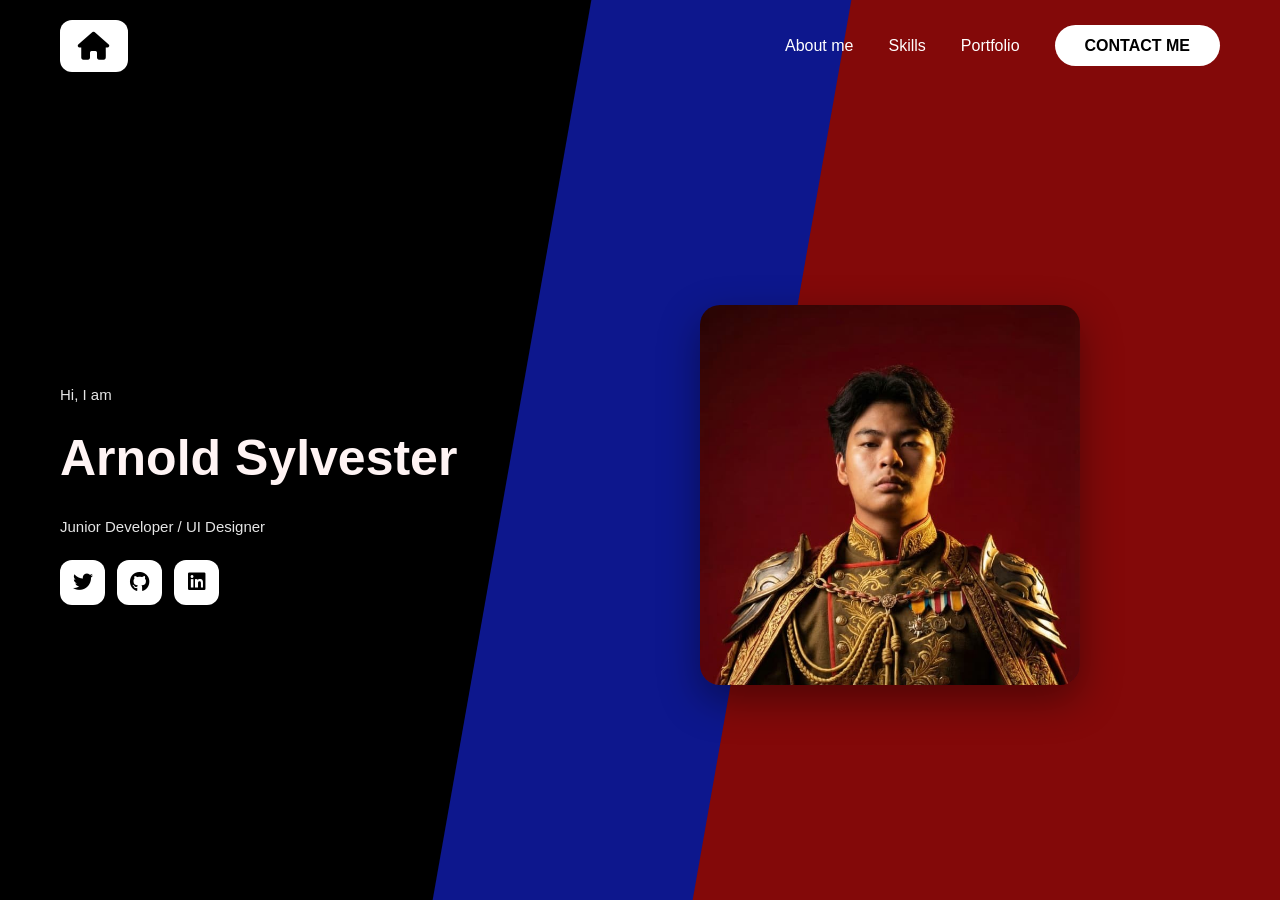
==== index.html @ 5d3eb1d8 "UGD2_B_3114" ====
<!DOCTYPE html>
<html lang="id">
<head>
    <meta charset="UTF-8">
    <meta name="viewport" content="width=device-width, initial-scale=1.0">
    <title>Portfolio - Home</title>
    <link rel="stylesheet" href="stylesheet.css">
    <link rel="stylesheet" href="https://cdnjs.cloudflare.com/ajax/libs/font-awesome/6.0.0/css/all.min.css">
</head>
<body>
    <nav class="navbar">
        <div class="logo">
            <a href="index.html"><i class="fas fa-home"></i></a>
        </div>
        <ul class="nav-links">
            <li><a href="about.html">About me</a></li>
            <li><a href="skills.html">Skills</a></li>
            <li><a href="portfolio.html">Portfolio</a></li>
            <li><a href="contact.html" class="btn-contact">CONTACT ME</a></li>
        </ul>
    </nav>

    <div class="container">
        <div class="left-side">
            <p>Hi, I am</p>
            <h1>Arnold Sylvester</h1>
            <p>Junior Developer / UI Designer</p>
            <div class="socials">
                <a href="#"><i class="fab fa-twitter"></i></a>
                <a href="#"><i class="fab fa-github"></i></a>
                <a href="#"><i class="fab fa-linkedin"></i></a>
            </div>
        </div>

        <div class="right-side">
            <img src="Arnold.jpeg" alt="Foto Profil" class="profile-photo">
        <div class="middle-layer"></div>
    </div>
</body>
</html>
---- stylesheet.css ----
* {
    margin: 0;
    padding: 0;
    box-sizing: border-box;
    font-family: 'Segoe UI', Tahoma, Geneva, Verdana, sans-serif;
}

body {
    min-height: 100vh;
    overflow-x: hidden;
    background: transparent;
}

body::before {
    content: '';
    position: fixed;
    top: 0;
    left: 50%;
    width: 300px;
    height: 100vh;
    background: #e0e1e4;
    transform: translateX(-50%) skewX(-20deg);
    z-index: 0;
}

.navbar {
    display: flex;
    justify-content: space-between;
    align-items: center;
    padding: 20px 60px;
    position: absolute;
    width: 100%;
    top: 0;
    z-index: 100;
}

.logo a {
    font-size: 28px;
    color: #000;
    text-decoration: none;
    background: #fff;
    padding: 12px 18px;
    border-radius: 12px;
    display: inline-flex;
    align-items: center;
    justify-content: center;
    transition: transform 0.3s ease;
}

.logo a:hover {
    transform: scale(1.05);
}

.nav-links {
    display: flex;
    align-items: center;
    gap: 35px;
    list-style: none;
}

.nav-links a {
    text-decoration: none;
    color: #fff;
    font-weight: 500;
    font-size: 16px;
    transition: all 0.3s ease;
}

.nav-links a:hover {
    color: #e3e319;
}

.nav-links .btn-contact {
    background: #fff;
    color: #000;
    padding: 12px 30px;
    border-radius: 30px;
    font-weight: 600;
}

.nav-links .btn-contact:hover {
    background: #9da19c;
    color: #000;
    transform: scale(1.05);
}

.container {
    display: flex;
    min-height: 100vh;
    position: relative;
    overflow: hidden;
}

.left-side {
    width: 50%;
    background: #000000;
    padding: 150px 60px 60px;
    display: flex;
    flex-direction: column;
    justify-content: center;
    position: relative;
    z-index: 2;
}

.right-side {
    width: 50%;
    background: #830909;
    padding: 150px 60px 60px;
    display: flex;
    flex-direction: column;
    justify-content: center;
    position: relative;
    z-index: 2;
}

.middle-layer {
    position: absolute;
    top: -10%;
    left: -20%;
    width: 260px;
    height: 120%;
    background: #0d178d;
    transform: skewX(-10deg);
    z-index: 1;
}

.left-side h1 {
    font-size: 50px;
    color: #fff4f4;
    margin-bottom: 30px;
    position: relative;
    z-index: 2;
    line-height: 1.2;
}

.left-side > p {
    font-size: 15px;
    color: #fefefe;
    margin-bottom: 25px;
    position: relative;
    z-index: 2;
    opacity: 0.9;
}

.left-side .desc {
    font-size: 15px;
    color: #000;
    margin-bottom: 30px;
    position: relative;
    z-index: 2;
    line-height: 1.6;
    max-width: 400px;
}

.left-side .socials {
    display: flex;
    gap: 12px;
    position: relative;
    z-index: 2;
}

.left-side .socials a {
    width: 45px;
    height: 45px;
    background: #fff;
    display: flex;
    align-items: center;
    justify-content: center;
    border-radius: 12px;
    text-decoration: none;
    color: #000;
    font-size: 20px;
    transition: all 0.3s ease;
}

.left-side .socials a:hover {
    transform: translateY(-5px);
    background: #1B264F;
    color: #fff;
}

.right-side h2 {
    color: #fff;
    font-size: 42px;
    margin-bottom: 35px;
    position: relative;
    z-index: 2;
    text-transform: uppercase;
    letter-spacing: 2px;
}

.profile-photo {
    width: 380px;
    height: 380px;
    object-fit: cover;
    border-radius: 20px;
    box-shadow: 0 15px 40px rgba(0,0,0,0.4);
    position: relative;
    z-index: 2;
    transition: transform 0.3s ease;
}

.profile-photo:hover {
    transform: scale(1.02);
}

.about-card {
    background: rgba(255,255,255,0.12);
    padding: 35px;
    border-radius: 20px;
    color: #fff;
    position: relative;
    z-index: 2;
    backdrop-filter: blur(10px);
    border: 1px solid rgba(255,255,255,0.2);
}

.about-card h3 {
    font-size: 28px;
    margin-bottom: 20px;
    color: #fff;
}

.about-card p {
    margin-bottom: 12px;
    opacity: 0.9;
    line-height: 1.6;
}

.about-card strong {
    color: #e5db1b;
}

.skills-grid {
    display: grid;
    grid-template-columns: repeat(4, 1fr);
    gap: 20px;
    position: relative;
    z-index: 2;
}

.skill-item {
    background: rgba(255,255,255,0.15);
    padding: 28px 20px;
    border-radius: 18px;
    text-align: center;
    color: #fff;
    backdrop-filter: blur(10px);
    border: 1px solid rgba(255,255,255,0.2);
    transition: all 0.35s ease;
    cursor: pointer;
}

.skill-item:hover {
    transform: translateY(-12px);
    background: rgba(255,255,255,0.25);
    box-shadow: 0 20px 40px rgba(0,0,0,0.35);
    border-color: rgba(255,255,255,0.4);
}

.skill-item i {
    font-size: 45px;
    margin-bottom: 12px;
    transition: all 0.35s ease;
    display: block;
}

.skill-item:hover i {
    transform: scale(1.25);
    color: #ffd700;
}

.skill-item p {
    font-size: 14px;
    font-weight: 500;
    letter-spacing: 0.5px;
}

.section-title {
    color: #fff;
    font-size: 18px;
    margin: 40px 0 20px;
    position: relative;
    z-index: 2;
    text-transform: uppercase;
    letter-spacing: 1.5px;
}

.section-title:first-child {
    margin-top: 0;
}

.portfolio-grid {
    display: grid;
    grid-template-columns: repeat(2, 1fr);
    gap: 25px;
    position: relative;
    z-index: 2;
}

.portfolio-card {
    background: rgba(255,255,255,0.15);
    border-radius: 20px;
    overflow: hidden;
    color: #fff;
    backdrop-filter: blur(10px);
    border: 1px solid rgba(255,255,255,0.2);
    transition: all 0.35s ease;
}

.portfolio-card:hover {
    transform: translateY(-10px);
    box-shadow: 0 25px 50px rgba(0,0,0,0.4);
    border-color: rgba(255,255,255,0.4);
}

.portfolio-card img {
    width: 100%;
    height: 290px;
    object-fit: cover;
    transition: transform 0.35s ease;
}

.portfolio-card:hover img {
    transform: scale(1.00);
}

.portfolio-card .info {
    padding: 22px;
}

.portfolio-card h4 {
    font-size: 18px;
    margin-bottom: 8px;
    font-weight: 600;
}

.portfolio-card p {
    font-size: 14px;
    opacity: 0.85;
    margin-bottom: 15px;
    line-height: 1.5;
}

.portfolio-card .buttons {
    display: flex;
    gap: 10px;
}

.portfolio-card .buttons a {
    padding: 8px 18px;
    background: rgba(255,255,255,0.2);
    color: #fff;
    text-decoration: none;
    border-radius: 25px;
    font-size: 13px;
    font-weight: 600;
    transition: all 0.3s ease;
    display: inline-flex;
    align-items: center;
    gap: 6px;
}

.portfolio-card .buttons a:hover {
    background: #fff;
    color: #E74C3C;
    transform: scale(1.08);
}

.contact-form {
    position: relative;
    z-index: 2;
    max-width: 500px;
}

.contact-form input,
.contact-form textarea {
    width: 100%;
    padding: 18px 22px;
    margin-bottom: 18px;
    border: none;
    border-radius: 12px;
    background: rgba(255,255,255,0.2);
    color: #fff;
    font-size: 15px;
    transition: all 0.3s ease;
}

.contact-form input::placeholder,
.contact-form textarea::placeholder {
    color: rgba(255,255,255,0.7);
}

.contact-form input:focus,
.contact-form textarea:focus {
    outline: none;
    background: rgba(255,255,255,0.3);
    box-shadow: 0 5px 15px rgba(0,0,0,0.2);
}

.contact-form textarea {
    height: 140px;
    resize: none;
}

.contact-form button {
    width: 100%;
    padding: 18px;
    background: #fff;
    color: #000;
    border: none;
    border-radius: 30px;
    font-size: 16px;
    font-weight: 700;
    cursor: pointer;
    transition: all 0.3s ease;
    text-transform: uppercase;
    letter-spacing: 1px;
}

.contact-form button:hover {
    background: #f0f0f0;
    transform: scale(1.02);
    box-shadow: 0 10px 25px rgba(0,0,0,0.3);
}

footer {
    background: #1B264F;
    color: #fff;
    text-align: center;
    padding: 20px;
    position: relative;
    z-index: 2;
}

@media (max-width: 1024px) {
    .navbar {
        padding: 15px 30px;
    }
    
    .left-side, .right-side {
        padding: 120px 40px 40px;
    }
    
    .left-side h1 {
        font-size: 42px;
    }
    
    .profile-photo {
        width: 300px;
        height: 300px;
    }
    
    .skills-grid {
        grid-template-columns: repeat(3, 1fr);
    }
}

@media (max-width: 768px) {
    .container {
        flex-direction: column;
    }
    
    .left-side, .right-side {
        width: 100%;
        padding: 100px 30px 30px;
    }
    
    .left-side::after,
    .right-side::before {
        display: none;
    }
    
    .navbar {
        padding: 15px 20px;
        flex-direction: column;
        gap: 15px;
    }
    
    .nav-links {
        gap: 20px;
        flex-wrap: wrap;
        justify-content: center;
    }
    
    .left-side h1 {
        font-size: 36px;
    }
    
    .right-side h2 {
        font-size: 32px;
    }
    
    .profile-photo {
        width: 250px;
        height: 250px;
    }
    
    .skills-grid {
        grid-template-columns: repeat(2, 1fr);
        gap: 15px;
    }
    
    .portfolio-grid {
        grid-template-columns: 1fr;
    }
    
    .skill-item {
        padding: 22px 15px;
    }
    
    .skill-item i {
        font-size: 38px;
    }
}

@media (max-width: 480px) {
    .left-side h1 {
        font-size: 30px;
    }
    
    .skills-grid {
        grid-template-columns: repeat(2, 1fr);
    }
    
    .contact-form {
        max-width: 100%;
    }
}
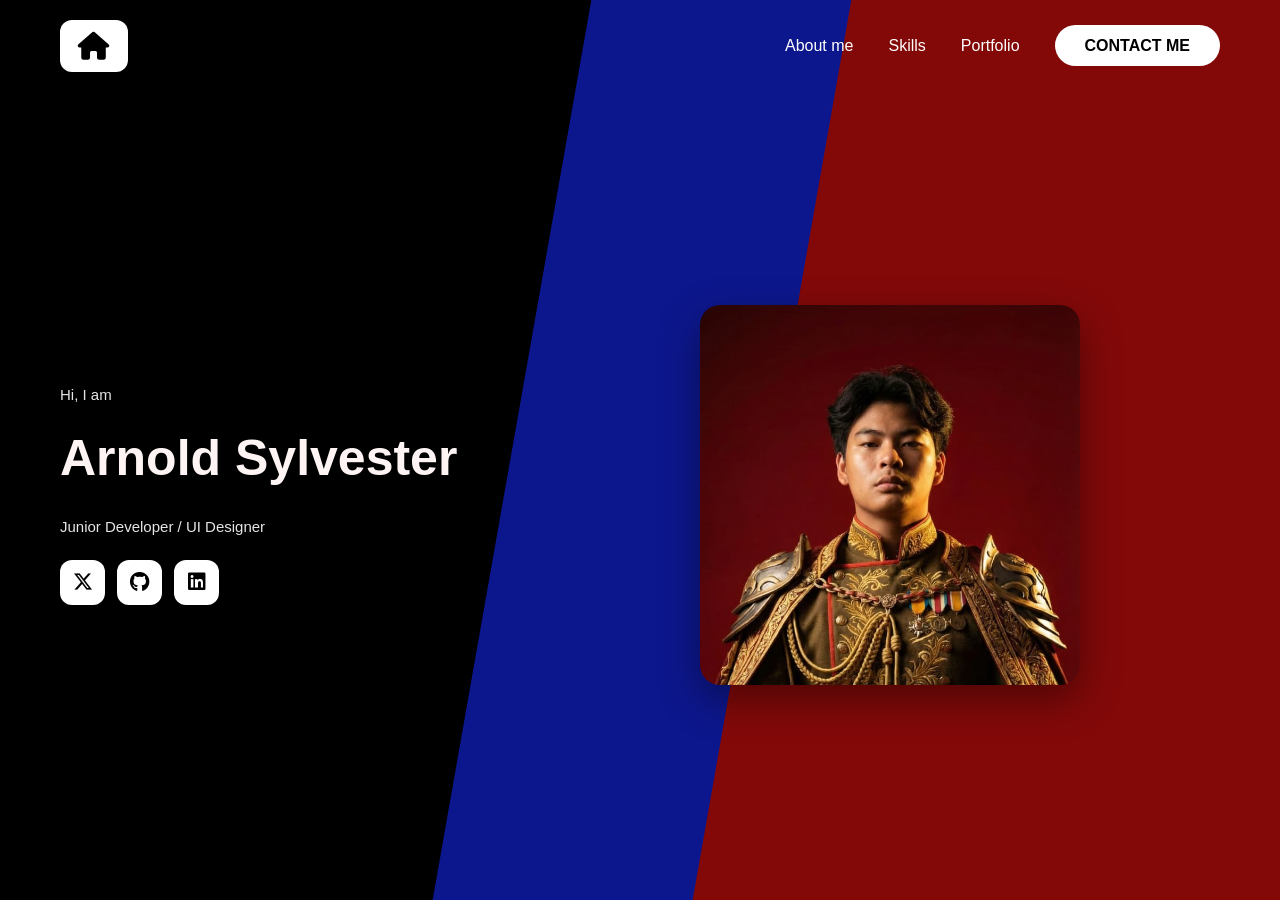
==== commit 6770aeba: "hiii" ====
--- a/index.html
+++ b/index.html
@@ -5,7 +5,7 @@
     <meta name="viewport" content="width=device-width, initial-scale=1.0">
     <title>Portfolio - Home</title>
     <link rel="stylesheet" href="stylesheet.css">
-    <link rel="stylesheet" href="https://cdnjs.cloudflare.com/ajax/libs/font-awesome/6.0.0/css/all.min.css">
+    <link rel="stylesheet" href="https://cdnjs.cloudflare.com/ajax/libs/font-awesome/6.5.2/css/all.min.css">
 </head>
 <body>
     <nav class="navbar">
@@ -26,9 +26,9 @@
             <h1>Arnold Sylvester</h1>
             <p>Junior Developer / UI Designer</p>
             <div class="socials">
-                <a href="#"><i class="fab fa-twitter"></i></a>
-                <a href="#"><i class="fab fa-github"></i></a>
-                <a href="#"><i class="fab fa-linkedin"></i></a>
+                <a href="https://twitter.com" target="_blank" rel="noopener noreferrer"><i class="fab fa-x-twitter"></i></a>
+                <a href="https://github.com" target="_blank" rel="noopener noreferrer"><i class="fab fa-github"></i></a>
+                <a href="https://www.linkedin.com" target="_blank" rel="noopener noreferrer"><i class="fab fa-linkedin"></i></a>
             </div>
         </div>
 
@@ -37,4 +37,4 @@
         <div class="middle-layer"></div>
     </div>
 </body>
-</html>+</html>
